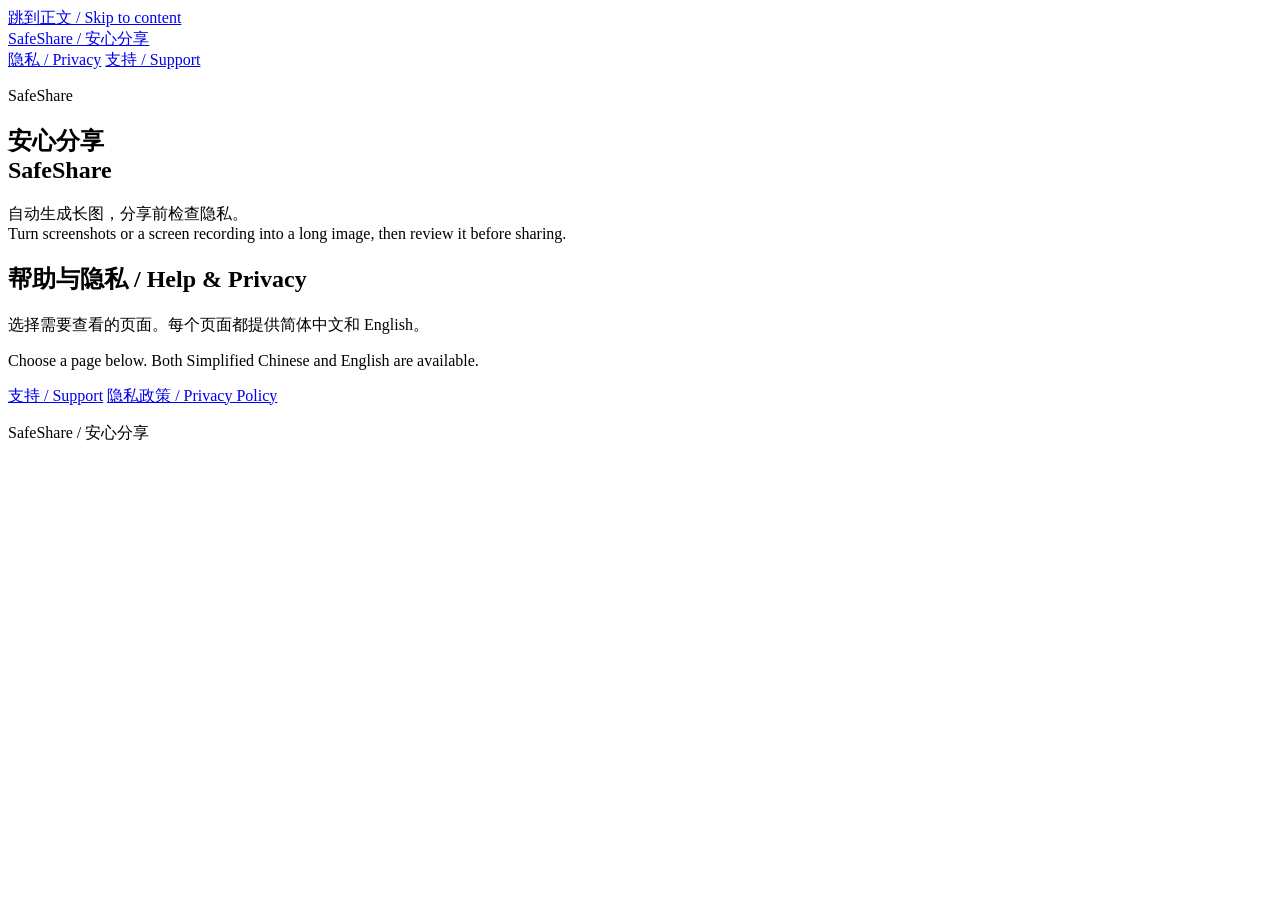
==== index.html @ 5b213033 "Add SafeShare landing page" ====
<!doctype html>
<html lang="zh-Hans">
  <head>
    <meta charset="utf-8">
    <meta name="viewport" content="width=device-width, initial-scale=1">
    <meta name="description" content="SafeShare / 安心分享官方支持与隐私页面。">
    <title>SafeShare / 安心分享</title>
    <link rel="stylesheet" href="assets/site.css">
  </head>
  <body>
    <a class="skip-link" href="#main">跳到正文 / Skip to content</a>
    <header class="site-header">
      <a class="brand" href="index.html">SafeShare / 安心分享</a>
      <nav class="site-nav" aria-label="站点导航 / Site navigation">
        <a href="privacy.html">隐私 / Privacy</a>
        <a href="support.html">支持 / Support</a>
      </nav>
    </header>

    <main id="main">
      <section class="hero">
        <p class="eyebrow">SafeShare</p>
        <h1>安心分享<br>SafeShare</h1>
        <p class="lede">自动生成长图，分享前检查隐私。<br><span lang="en">Turn screenshots or a screen recording into a long image, then review it before sharing.</span></p>
      </section>

      <section class="panel" aria-labelledby="resources-title">
        <h2 id="resources-title">帮助与隐私 / Help &amp; Privacy</h2>
        <p>选择需要查看的页面。每个页面都提供简体中文和 English。</p>
        <p lang="en">Choose a page below. Both Simplified Chinese and English are available.</p>
        <div class="actions">
          <a class="button-link" href="support.html">支持 / Support</a>
          <a class="button-link secondary" href="privacy.html">隐私政策 / Privacy Policy</a>
        </div>
      </section>
    </main>

    <footer class="site-footer">
      <p>SafeShare / 安心分享</p>
    </footer>
  </body>
</html>
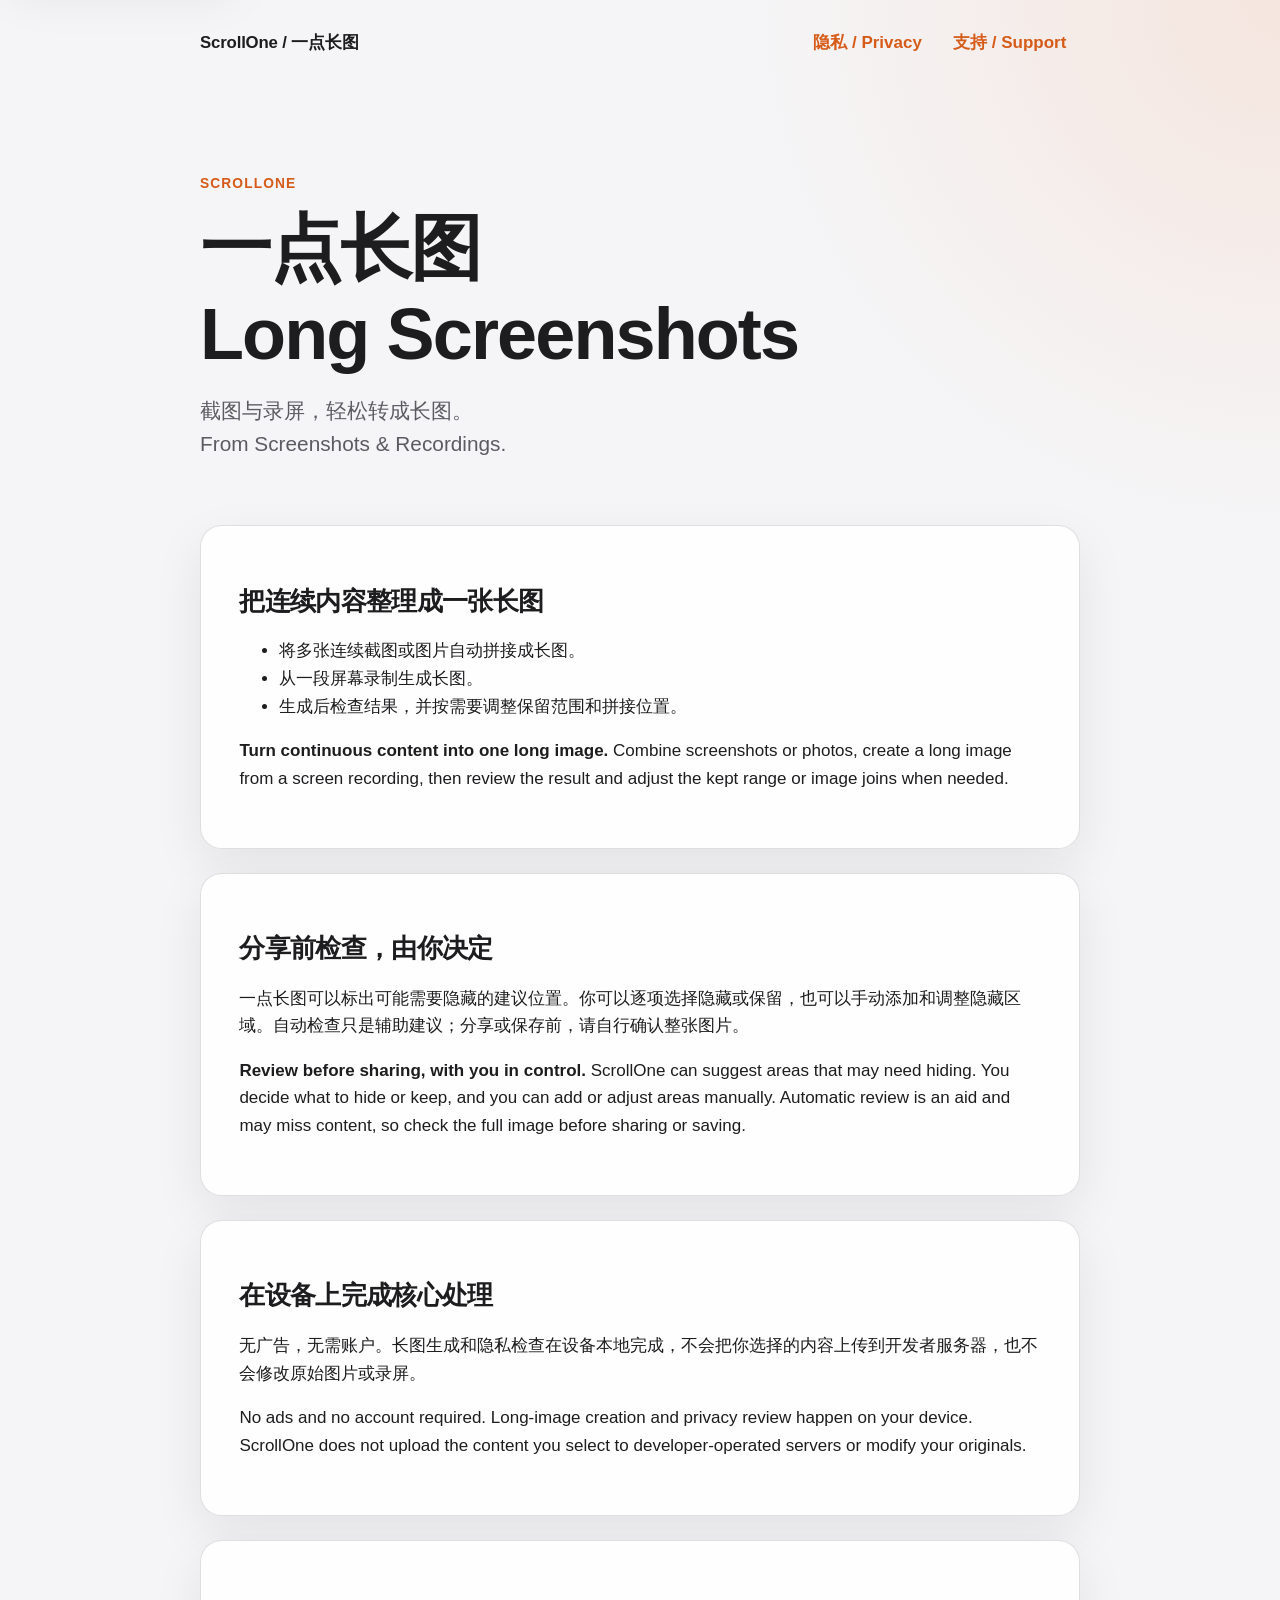
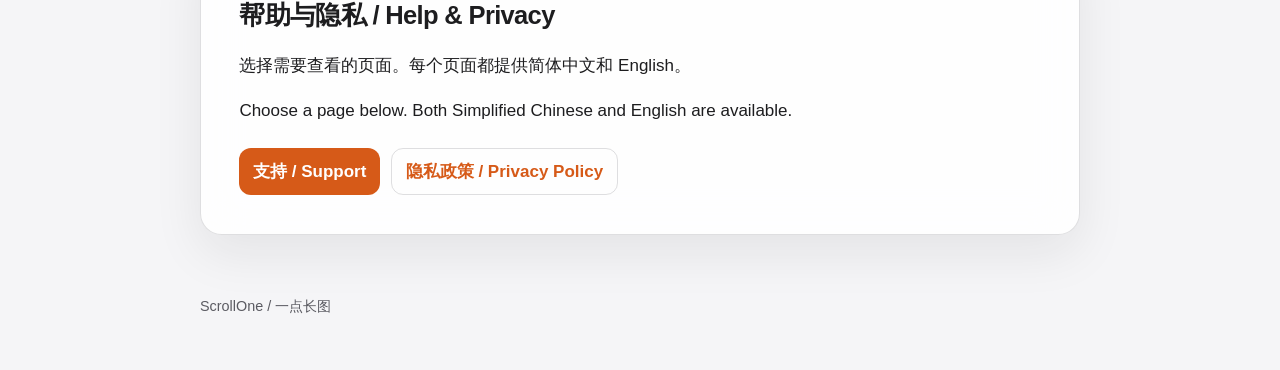
==== commit 5e71be9b: "Migrate public web brand to ScrollOne" ====
--- a/index.html
+++ b/index.html
@@ -3,14 +3,20 @@
   <head>
     <meta charset="utf-8">
     <meta name="viewport" content="width=device-width, initial-scale=1">
-    <meta name="description" content="SafeShare / 安心分享官方支持与隐私页面。">
-    <title>SafeShare / 安心分享</title>
+    <meta name="description" content="一点长图 / ScrollOne：将多张截图、图片或屏幕录制轻松转成长图，并可调整拼接位置、在分享前检查内容。">
+    <meta property="og:type" content="website">
+    <meta property="og:site_name" content="ScrollOne / 一点长图">
+    <meta property="og:title" content="一点长图 / ScrollOne — Long Screenshots">
+    <meta property="og:description" content="截图与录屏，轻松转成长图。From Screenshots &amp; Recordings.">
+    <meta property="og:url" content="https://zhangyiconge6.github.io/safeshare-support/">
+    <title>一点长图 / ScrollOne — Long Screenshots</title>
+    <link rel="canonical" href="https://zhangyiconge6.github.io/safeshare-support/">
     <link rel="stylesheet" href="assets/site.css">
   </head>
   <body>
     <a class="skip-link" href="#main">跳到正文 / Skip to content</a>
     <header class="site-header">
-      <a class="brand" href="index.html">SafeShare / 安心分享</a>
+      <a class="brand" href="index.html">ScrollOne / 一点长图</a>
       <nav class="site-nav" aria-label="站点导航 / Site navigation">
         <a href="privacy.html">隐私 / Privacy</a>
         <a href="support.html">支持 / Support</a>
@@ -19,9 +25,31 @@
 
     <main id="main">
       <section class="hero">
-        <p class="eyebrow">SafeShare</p>
-        <h1>安心分享<br>SafeShare</h1>
-        <p class="lede">自动生成长图，分享前检查隐私。<br><span lang="en">Turn screenshots or a screen recording into a long image, then review it before sharing.</span></p>
+        <p class="eyebrow">ScrollOne</p>
+        <h1>一点长图<br><span lang="en">Long Screenshots</span></h1>
+        <p class="lede">截图与录屏，轻松转成长图。<br><span lang="en">From Screenshots &amp; Recordings.</span></p>
+      </section>
+
+      <section class="panel" aria-labelledby="long-image-title">
+        <h2 id="long-image-title">把连续内容整理成一张长图</h2>
+        <ul>
+          <li>将多张连续截图或图片自动拼接成长图。</li>
+          <li>从一段屏幕录制生成长图。</li>
+          <li>生成后检查结果，并按需要调整保留范围和拼接位置。</li>
+        </ul>
+        <p lang="en"><strong>Turn continuous content into one long image.</strong> Combine screenshots or photos, create a long image from a screen recording, then review the result and adjust the kept range or image joins when needed.</p>
+      </section>
+
+      <section class="panel" aria-labelledby="review-title">
+        <h2 id="review-title">分享前检查，由你决定</h2>
+        <p>一点长图可以标出可能需要隐藏的建议位置。你可以逐项选择隐藏或保留，也可以手动添加和调整隐藏区域。自动检查只是辅助建议；分享或保存前，请自行确认整张图片。</p>
+        <p lang="en"><strong>Review before sharing, with you in control.</strong> ScrollOne can suggest areas that may need hiding. You decide what to hide or keep, and you can add or adjust areas manually. Automatic review is an aid and may miss content, so check the full image before sharing or saving.</p>
+      </section>
+
+      <section class="panel" aria-labelledby="privacy-title">
+        <h2 id="privacy-title">在设备上完成核心处理</h2>
+        <p>无广告，无需账户。长图生成和隐私检查在设备本地完成，不会把你选择的内容上传到开发者服务器，也不会修改原始图片或录屏。</p>
+        <p lang="en">No ads and no account required. Long-image creation and privacy review happen on your device. ScrollOne does not upload the content you select to developer-operated servers or modify your originals.</p>
       </section>
 
       <section class="panel" aria-labelledby="resources-title">
@@ -36,7 +64,7 @@
     </main>
 
     <footer class="site-footer">
-      <p>SafeShare / 安心分享</p>
+      <p>ScrollOne / 一点长图</p>
     </footer>
   </body>
 </html>
--- a/assets/site.css
+++ b/assets/site.css
@@ -0,0 +1,312 @@
+:root {
+  color-scheme: light dark;
+  --page: #f5f5f7;
+  --surface: rgba(255, 255, 255, 0.88);
+  --surface-strong: #ffffff;
+  --text: #1d1d1f;
+  --secondary: #5b5b62;
+  --line: rgba(60, 60, 67, 0.16);
+  --accent: #d65a18;
+  --accent-soft: rgba(214, 90, 24, 0.12);
+  --warning: #8a4b08;
+  --warning-surface: #fff4df;
+  --shadow: 0 18px 50px rgba(24, 24, 27, 0.08);
+  font-family: -apple-system, BlinkMacSystemFont, "SF Pro Text", "Helvetica Neue", Arial, sans-serif;
+}
+
+* {
+  box-sizing: border-box;
+}
+
+html {
+  scroll-behavior: smooth;
+}
+
+body {
+  margin: 0;
+  background:
+    radial-gradient(circle at top right, rgba(244, 134, 73, 0.14), transparent 34rem),
+    var(--page);
+  color: var(--text);
+  font-size: 17px;
+  line-height: 1.62;
+}
+
+a {
+  color: var(--accent);
+  text-underline-offset: 0.16em;
+}
+
+a:hover {
+  text-decoration-thickness: 2px;
+}
+
+a:focus-visible,
+button:focus-visible {
+  outline: 3px solid var(--accent);
+  outline-offset: 3px;
+}
+
+.skip-link {
+  position: fixed;
+  z-index: 20;
+  top: 0.75rem;
+  left: 0.75rem;
+  min-height: 44px;
+  padding: 0.55rem 0.85rem;
+  transform: translateY(-180%);
+  border-radius: 0.7rem;
+  background: var(--surface-strong);
+  box-shadow: var(--shadow);
+}
+
+.skip-link:focus {
+  transform: translateY(0);
+}
+
+.site-header,
+.site-footer,
+main {
+  width: min(100% - 2rem, 880px);
+  margin-inline: auto;
+}
+
+.site-header {
+  display: flex;
+  align-items: center;
+  justify-content: space-between;
+  gap: 1rem;
+  padding-block: 1.25rem;
+}
+
+.brand {
+  color: var(--text);
+  font-size: 1.05rem;
+  font-weight: 700;
+  letter-spacing: -0.01em;
+  text-decoration: none;
+}
+
+.site-nav {
+  display: flex;
+  flex-wrap: wrap;
+  gap: 0.25rem;
+}
+
+.site-nav a,
+.language-nav a,
+.button-link {
+  display: inline-flex;
+  min-height: 44px;
+  align-items: center;
+  justify-content: center;
+  padding: 0.55rem 0.85rem;
+  border-radius: 0.75rem;
+  font-weight: 600;
+  text-decoration: none;
+}
+
+.site-nav a:hover,
+.language-nav a:hover {
+  background: var(--accent-soft);
+}
+
+.hero {
+  padding: clamp(2.75rem, 8vw, 5.5rem) 0 clamp(2rem, 6vw, 4rem);
+}
+
+.eyebrow {
+  margin: 0 0 0.6rem;
+  color: var(--accent);
+  font-size: 0.86rem;
+  font-weight: 700;
+  letter-spacing: 0.08em;
+  text-transform: uppercase;
+}
+
+h1,
+h2,
+h3 {
+  line-height: 1.2;
+  letter-spacing: -0.026em;
+}
+
+h1 {
+  max-width: 17ch;
+  margin: 0;
+  font-size: clamp(2.25rem, 8vw, 4.5rem);
+}
+
+.lede {
+  max-width: 42rem;
+  margin: 1rem 0 0;
+  color: var(--secondary);
+  font-size: clamp(1.05rem, 2.8vw, 1.3rem);
+}
+
+.language-nav {
+  display: flex;
+  flex-wrap: wrap;
+  gap: 0.35rem;
+  margin-top: 1.5rem;
+}
+
+.language-nav a {
+  border: 1px solid var(--line);
+  background: var(--surface);
+}
+
+.document,
+.panel {
+  margin-bottom: 1.5rem;
+  padding: clamp(1.25rem, 4vw, 2.4rem);
+  border: 1px solid var(--line);
+  border-radius: 1.35rem;
+  background: var(--surface);
+  box-shadow: var(--shadow);
+  backdrop-filter: blur(22px);
+  -webkit-backdrop-filter: blur(22px);
+}
+
+.document:target {
+  border-color: rgba(214, 90, 24, 0.5);
+}
+
+.document h2 {
+  margin-top: 0;
+  font-size: clamp(1.75rem, 5vw, 2.45rem);
+}
+
+.document h3 {
+  margin-top: 2rem;
+  font-size: 1.18rem;
+}
+
+.document h4 {
+  margin: 1.4rem 0 0.3rem;
+  font-size: 1rem;
+}
+
+.document p,
+.document li {
+  max-width: 68ch;
+}
+
+.document ul,
+.document ol {
+  padding-left: 1.35rem;
+}
+
+.meta {
+  color: var(--secondary);
+  font-size: 0.94rem;
+}
+
+.notice {
+  margin: 1.4rem 0;
+  padding: 1rem 1.1rem;
+  border-left: 4px solid var(--accent);
+  border-radius: 0 0.8rem 0.8rem 0;
+  background: var(--accent-soft);
+}
+
+.placeholder {
+  display: inline-block;
+  padding: 0.1rem 0.4rem;
+  border-radius: 0.35rem;
+  background: var(--warning-surface);
+  color: var(--warning);
+  font-family: ui-monospace, "SFMono-Regular", Menlo, monospace;
+  font-size: 0.88em;
+  font-weight: 700;
+}
+
+.actions {
+  display: flex;
+  flex-wrap: wrap;
+  gap: 0.7rem;
+  margin-top: 1.5rem;
+}
+
+.button-link {
+  background: var(--accent);
+  color: #ffffff;
+}
+
+.button-link.secondary {
+  border: 1px solid var(--line);
+  background: transparent;
+  color: var(--accent);
+}
+
+.site-footer {
+  padding: 2rem 0 3rem;
+  color: var(--secondary);
+  font-size: 0.9rem;
+}
+
+.site-footer p {
+  margin: 0.25rem 0;
+}
+
+@media (max-width: 620px) {
+  .site-header {
+    align-items: flex-start;
+    flex-direction: column;
+  }
+
+  .site-nav {
+    width: 100%;
+  }
+
+  .site-nav a {
+    flex: 1 1 auto;
+  }
+
+  .document,
+  .panel {
+    border-radius: 1rem;
+  }
+}
+
+@media (prefers-reduced-motion: reduce) {
+  html {
+    scroll-behavior: auto;
+  }
+}
+
+@media (prefers-color-scheme: dark) {
+  :root {
+    --page: #111113;
+    --surface: rgba(31, 31, 34, 0.9);
+    --surface-strong: #242428;
+    --text: #f5f5f7;
+    --secondary: #b2b2ba;
+    --line: rgba(235, 235, 245, 0.18);
+    --accent: #ff9a61;
+    --accent-soft: rgba(255, 154, 97, 0.14);
+    --warning: #ffd18f;
+    --warning-surface: rgba(171, 102, 16, 0.26);
+    --shadow: none;
+  }
+}
+
+@media print {
+  body {
+    background: #ffffff;
+    color: #000000;
+  }
+
+  .site-header,
+  .language-nav,
+  .site-footer,
+  .skip-link {
+    display: none;
+  }
+
+  .document {
+    break-inside: avoid;
+    border: 0;
+    box-shadow: none;
+  }
+}
